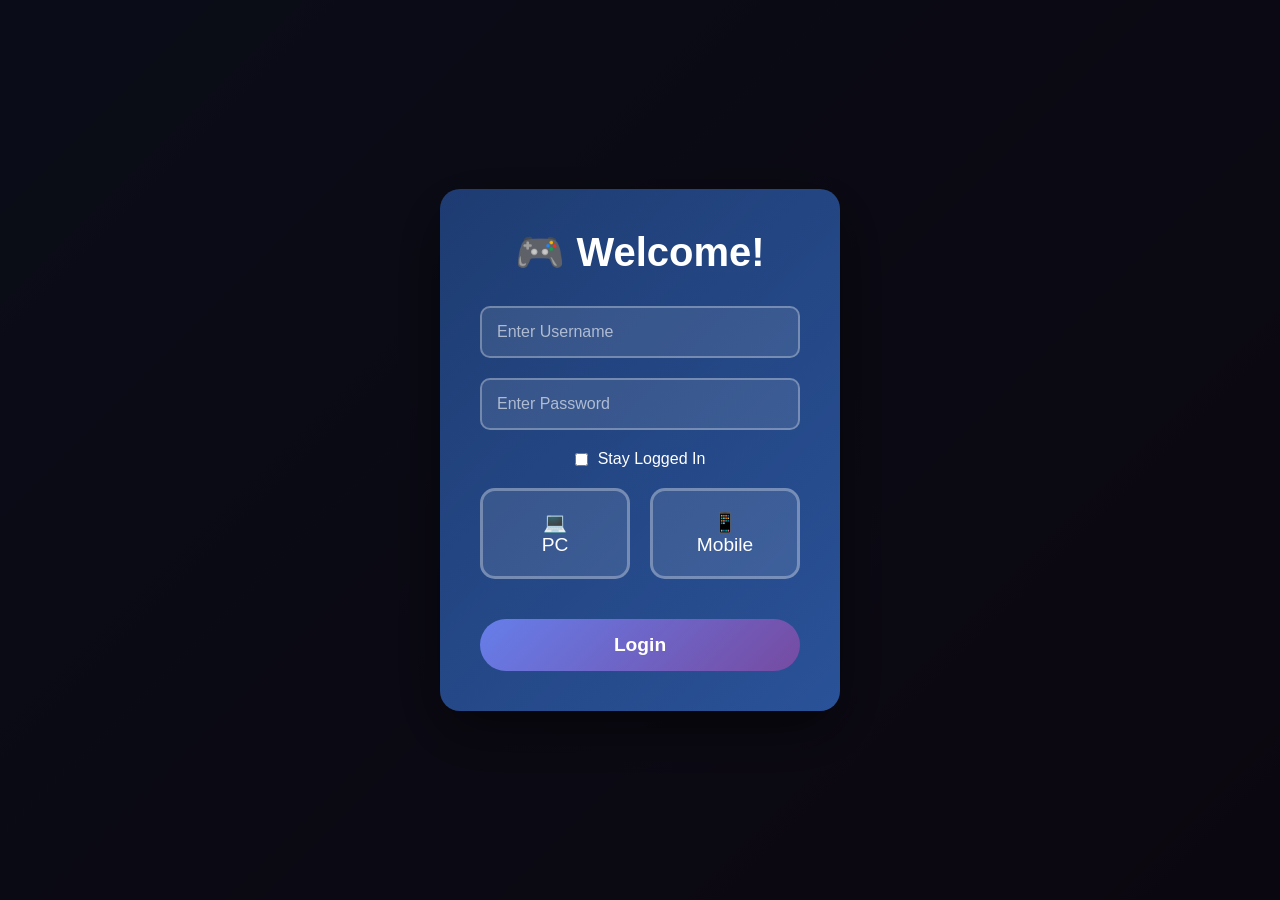
==== games.html @ a28db68c "new file:   index.html" ====
<!DOCTYPE html>
<html lang="en">
<head>
    <meta charset="UTF-8">
    <meta name="viewport" content="width=device-width, initial-scale=1.0">
    <title>Epic Game Zone 🎮</title>
    <style>
        * {
            margin: 0;
            padding: 0;
            box-sizing: border-box;
        }

        body {
            font-family: 'Arial', sans-serif;
            background: linear-gradient(135deg, #667eea 0%, #764ba2 100%);
            color: white;
            overflow-x: hidden;
            min-height: 100vh;
        }

        .stars, .stars2, .stars3 {
            position: fixed;
            top: 0;
            left: 0;
            width: 100%;
            height: 100%;
            pointer-events: none;
        }

        .stars {
            background: transparent url('[data-uri]') repeat;
            animation: animateStars 50s linear infinite;
        }

        .stars2 {
            background: transparent url('[data-uri]') repeat;
            animation: animateStars 100s linear infinite;
            opacity: 0.5;
        }

        @keyframes animateStars {
            from { transform: translateY(0px); }
            to { transform: translateY(-2000px); }
        }

        .login-screen {
            position: fixed;
            top: 0;
            left: 0;
            width: 100%;
            height: 100%;
            background: rgba(0, 0, 0, 0.9);
            display: flex;
            justify-content: center;
            align-items: center;
            z-index: 9999;
        }

        .login-screen.hidden {
            display: none;
        }

        .login-box {
            background: linear-gradient(135deg, #1e3c72 0%, #2a5298 100%);
            padding: 40px;
            border-radius: 20px;
            box-shadow: 0 20px 60px rgba(0, 0, 0, 0.5);
            text-align: center;
            max-width: 400px;
            width: 90%;
            animation: slideIn 0.5s;
        }

        @keyframes slideIn {
            from { transform: scale(0.8); opacity: 0; }
            to { transform: scale(1); opacity: 1; }
        }

        .login-box h2 {
            font-size: 2.5rem;
            margin-bottom: 30px;
        }

        .input-group {
            margin-bottom: 20px;
        }

        .input-group input {
            width: 100%;
            padding: 15px;
            border: none;
            border-radius: 10px;
            font-size: 1rem;
            background: rgba(255, 255, 255, 0.1);
            color: white;
            border: 2px solid rgba(255, 255, 255, 0.3);
        }

        .input-group input::placeholder {
            color: rgba(255, 255, 255, 0.6);
        }

        .input-group input:focus {
            outline: none;
            border-color: #667eea;
        }

        .checkbox-group {
            display: flex;
            align-items: center;
            justify-content: center;
            margin: 20px 0;
            gap: 10px;
        }

        .device-selection {
            display: flex;
            gap: 20px;
            justify-content: center;
            margin: 20px 0;
        }

        .device-btn {
            flex: 1;
            padding: 20px;
            border: 3px solid rgba(255, 255, 255, 0.3);
            border-radius: 15px;
            background: rgba(255, 255, 255, 0.1);
            cursor: pointer;
            transition: all 0.3s;
            font-size: 1.2rem;
        }

        .device-btn:hover {
            transform: scale(1.05);
            border-color: #667eea;
        }

        .device-btn.selected {
            border-color: #667eea;
            background: rgba(102, 126, 234, 0.5);
            box-shadow: 0 0 20px rgba(102, 126, 234, 0.5);
        }

        .login-btn {
            width: 100%;
            padding: 15px;
            background: linear-gradient(135deg, #667eea 0%, #764ba2 100%);
            border: none;
            border-radius: 50px;
            font-size: 1.2rem;
            font-weight: bold;
            color: white;
            cursor: pointer;
            margin-top: 20px;
        }

        .login-btn:hover {
            transform: scale(1.05);
        }

        .top-bar {
            position: fixed;
            top: 0;
            left: 0;
            right: 0;
            background: rgba(0, 0, 0, 0.5);
            backdrop-filter: blur(10px);
            padding: 15px 20px;
            display: flex;
            justify-content: space-between;
            align-items: center;
            z-index: 100;
        }

        .top-bar-right {
            display: flex;
            gap: 15px;
            align-items: center;
            flex-wrap: wrap;
        }

        .friends-btn, .notifications-btn, .social-btn {
            padding: 10px 20px;
            background: rgba(255, 255, 255, 0.2);
            border: 2px solid rgba(255, 255, 255, 0.3);
            border-radius: 20px;
            color: white;
            cursor: pointer;
            position: relative;
            transition: all 0.3s;
            text-decoration: none;
            display: flex;
            align-items: center;
            gap: 5px;
        }

        .social-btn:hover {
            transform: scale(1.1);
            background: rgba(255, 255, 255, 0.3);
        }

        .youtube-btn:hover {
            border-color: #ff0000;
            box-shadow: 0 0 15px rgba(255, 0, 0, 0.5);
        }

        .instagram-btn:hover {
            border-color: #E1306C;
            box-shadow: 0 0 15px rgba(225, 48, 108, 0.5);
        }

        .discord-btn:hover {
            border-color: #5865F2;
            box-shadow: 0 0 15px rgba(88, 101, 242, 0.5);
        }

        .notification-badge {
            position: absolute;
            top: -5px;
            right: -5px;
            background: #ff0000;
            color: white;
            border-radius: 50%;
            width: 20px;
            height: 20px;
            display: none;
            align-items: center;
            justify-content: center;
            font-size: 0.7rem;
        }

        .logout-btn {
            padding: 10px 20px;
            background: rgba(255, 0, 0, 0.3);
            border: 2px solid rgba(255, 0, 0, 0.5);
            border-radius: 20px;
            color: white;
            cursor: pointer;
        }

        .friends-panel, .notifications-panel {
            position: fixed;
            top: 70px;
            right: -400px;
            width: 350px;
            height: calc(100% - 70px);
            background: linear-gradient(135deg, #1e3c72 0%, #2a5298 100%);
            box-shadow: -5px 0 20px rgba(0, 0, 0, 0.5);
            transition: right 0.3s;
            z-index: 99;
            overflow-y: auto;
            padding: 20px;
        }

        .friends-panel.open, .notifications-panel.open {
            right: 0;
        }

        .add-friend-section input {
            width: 100%;
            padding: 10px;
            border: none;
            border-radius: 10px;
            background: rgba(255, 255, 255, 0.1);
            color: white;
            margin-bottom: 10px;
        }

        .add-friend-btn {
            width: 100%;
            padding: 10px;
            background: linear-gradient(135deg, #00ff88 0%, #00aa55 100%);
            border: none;
            border-radius: 10px;
            color: white;
            font-weight: bold;
            cursor: pointer;
        }

        .friend-item {
            background: rgba(255, 255, 255, 0.1);
            padding: 15px;
            border-radius: 10px;
            margin-bottom: 10px;
            display: flex;
            justify-content: space-between;
            align-items: center;
        }

        .online-status {
            width: 10px;
            height: 10px;
            border-radius: 50%;
            background: #00ff00;
            display: inline-block;
            margin-right: 10px;
        }

        .challenge-btn {
            padding: 5px 15px;
            background: linear-gradient(135deg, #ff6b6b 0%, #ee5a52 100%);
            border: none;
            border-radius: 15px;
            color: white;
            cursor: pointer;
        }

        .notification-item {
            background: rgba(255, 255, 255, 0.1);
            padding: 15px;
            border-radius: 10px;
            margin-bottom: 10px;
        }

        .notification-actions {
            display: flex;
            gap: 10px;
            margin-top: 10px;
        }

        .accept-btn, .decline-btn {
            flex: 1;
            padding: 8px;
            border: none;
            border-radius: 10px;
            font-weight: bold;
            cursor: pointer;
        }

        .accept-btn {
            background: #00ff88;
            color: #000;
        }

        .decline-btn {
            background: #ff4444;
            color: white;
        }

        header {
            text-align: center;
            padding: 100px 20px 20px 20px;
        }

        .glitch {
            font-size: 4rem;
            font-weight: bold;
            text-transform: uppercase;
            animation: glitch 725ms infinite;
        }

        @keyframes glitch {
            0%, 100% { text-shadow: 0.05em 0 0 #00fffc, -0.03em -0.04em 0 #fc00ff, 0.025em 0.04em 0 #fffc00; }
            50% { text-shadow: -0.05em 0 0 #00fffc, 0.025em 0.035em 0 #fc00ff, -0.05em -0.05em 0 #fffc00; }
        }

        .subtitle {
            font-size: 1.5rem;
            margin-top: 10px;
            animation: colorChange 3s infinite;
        }

        @keyframes colorChange {
            0%, 100% { color: #ff6b6b; }
            25% { color: #4ecdc4; }
            50% { color: #45b7d1; }
            75% { color: #f9ca24; }
        }

        .container {
            max-width: 1400px;
            margin: 0 auto;
            padding: 20px;
        }

        .game-grid {
            display: grid;
            grid-template-columns: repeat(auto-fit, minmax(250px, 1fr));
            gap: 25px;
            padding: 20px;
        }

        .game-card {
            background: rgba(255, 255, 255, 0.1);
            border-radius: 20px;
            padding: 25px;
            text-align: center;
            cursor: pointer;
            transition: transform 0.3s;
            position: relative;
            backdrop-filter: blur(10px);
            border: 2px solid rgba(255, 255, 255, 0.2);
        }

        .game-card:hover {
            transform: translateY(-10px) scale(1.05);
            box-shadow: 0 20px 40px rgba(0, 0, 0, 0.3);
        }

        .multiplayer-badge {
            position: absolute;
            top: 10px;
            right: 10px;
            background: linear-gradient(135deg, #ff00ff 0%, #00ffff 100%);
            padding: 5px 15px;
            border-radius: 15px;
            font-size: 0.8rem;
            font-weight: bold;
        }

        .play-btn {
            background: linear-gradient(135deg, #667eea 0%, #764ba2 100%);
            color: white;
            border: none;
            padding: 12px 30px;
            font-size: 1rem;
            border-radius: 50px;
            cursor: pointer;
            font-weight: bold;
        }

        .game-modal {
            display: none;
            position: fixed;
            z-index: 1000;
            left: 0;
            top: 0;
            width: 100%;
            height: 100%;
            background-color: rgba(0, 0, 0, 0.9);
            overflow-y: auto;
        }

        .modal-content {
            background: linear-gradient(135deg, #1e3c72 0%, #2a5298 100%);
            margin: 3% auto;
            padding: 30px;
            border-radius: 20px;
            width: 90%;
            max-width: 900px;
            text-align: center;
        }

        .close {
            color: #aaa;
            float: right;
            font-size: 40px;
            font-weight: bold;
            cursor: pointer;
        }

        .close:hover {
            color: #fff;
        }

        .score {
            font-size: 1.5rem;
            margin: 20px 0;
            font-weight: bold;
        }

        canvas {
            background: rgba(0, 0, 0, 0.5);
            border-radius: 10px;
            margin: 20px auto;
            display: block;
            max-width: 100%;
        }

        .controls button {
            background: linear-gradient(135deg, #f093fb 0%, #f5576c 100%);
            color: white;
            border: none;
            padding: 15px 40px;
            font-size: 1.1rem;
            border-radius: 50px;
            cursor: pointer;
            font-weight: bold;
            margin: 10px;
        }

        .mobile-controls {
            display: none;
            margin-top: 20px;
        }

        .mobile-controls.active {
            display: block;
        }

        .dpad {
            display: grid;
            grid-template-columns: repeat(3, 70px);
            gap: 10px;
            justify-content: center;
            margin: 20px auto;
        }

        .dpad button {
            width: 70px;
            height: 70px;
            background: rgba(255, 255, 255, 0.2);
            border: 2px solid rgba(255, 255, 255, 0.4);
            border-radius: 15px;
            color: white;
            font-size: 1.8rem;
            cursor: pointer;
        }

        .action-buttons {
            display: flex;
            gap: 20px;
            justify-content: center;
            margin-top: 20px;
        }

        .action-btn {
            width: 90px;
            height: 90px;
            border-radius: 50%;
            background: linear-gradient(135deg, #f093fb 0%, #f5576c 100%);
            border: none;
            color: white;
            font-size: 1.2rem;
            font-weight: bold;
            cursor: pointer;
        }

        #colorGrid {
            display: grid;
            grid-template-columns: repeat(4, 100px);
            gap: 10px;
            justify-content: center;
            margin: 20px auto;
        }

        .color-card {
            width: 100px;
            height: 100px;
            background: linear-gradient(135deg, #667eea 0%, #764ba2 100%);
            border-radius: 10px;
            cursor: pointer;
            display: flex;
            align-items: center;
            justify-content: center;
            font-size: 3rem;
        }

        @media (max-width: 768px) {
            .glitch { font-size: 2rem; }
            .game-grid { grid-template-columns: 1fr; }
            .friends-panel, .notifications-panel { width: 100%; right: -100%; }
            .top-bar-right { gap: 10px; }
            .social-btn { padding: 8px 15px; font-size: 0.9rem; }
        }

        .social-modal {
            display: none;
            position: fixed;
            z-index: 10000;
            left: 0;
            top: 0;
            width: 100%;
            height: 100%;
            background-color: rgba(0, 0, 0, 0.9);
        }

        .social-modal-content {
            background: linear-gradient(135deg, #1e3c72 0%, #2a5298 100%);
            margin: 10% auto;
            padding: 40px;
            border-radius: 20px;
            width: 90%;
            max-width: 500px;
            text-align: center;
            animation: slideIn 0.3s;
        }

        .social-modal h2 {
            font-size: 2rem;
            margin-bottom: 20px;
        }

        .social-modal input {
            width: 100%;
            padding: 15px;
            border: none;
            border-radius: 10px;
            background: rgba(255, 255, 255, 0.1);
            color: white;
            font-size: 1rem;
            border: 2px solid rgba(255, 255, 255, 0.3);
            margin-bottom: 20px;
        }

        .social-modal input::placeholder {
            color: rgba(255, 255, 255, 0.6);
        }

        .social-modal-buttons {
            display: flex;
            gap: 15px;
            justify-content: center;
        }

        .save-social-btn, .cancel-social-btn {
            padding: 15px 40px;
            border: none;
            border-radius: 50px;
            font-size: 1.1rem;
            font-weight: bold;
            cursor: pointer;
            transition: all 0.3s;
        }

        .save-social-btn {
            background: linear-gradient(135deg, #00ff88 0%, #00aa55 100%);
            color: white;
        }

        .cancel-social-btn {
            background: rgba(255, 255, 255, 0.2);
            color: white;
        }

        .save-social-btn:hover, .cancel-social-btn:hover {
            transform: scale(1.05);
        }

        .social-info {
            margin-top: 15px;
            opacity: 0.8;
            font-size: 0.9rem;
        }
    </style>
</head>
<body>
    <div class="stars"></div>
    <div class="stars2"></div>

    <div id="loginScreen" class="login-screen">
        <div class="login-box">
            <h2>🎮 Welcome!</h2>
            <div class="input-group">
                <input type="text" id="username" placeholder="Enter Username">
            </div>
            <div class="input-group">
                <input type="password" id="password" placeholder="Enter Password">
            </div>
            <div class="checkbox-group">
                <input type="checkbox" id="stayLoggedIn">
                <label for="stayLoggedIn">Stay Logged In</label>
            </div>
            <div class="device-selection">
                <div class="device-btn" id="pcBtn" onclick="selectDevice('pc')">💻<br>PC</div>
                <div class="device-btn" id="mobileBtn" onclick="selectDevice('mobile')">📱<br>Mobile</div>
            </div>
            <button class="login-btn" onclick="login()">Login</button>
        </div>
    </div>
    
    <div id="mainContent" style="display: none;">
        <div class="top-bar">
            <div><span id="userDisplay"></span></div>
            <div class="top-bar-right">
                <button class="social-btn youtube-btn" onclick="openSocialModal('youtube')">
                    📺 YouTube
                </button>
                <button class="social-btn instagram-btn" onclick="openSocialModal('instagram')">
                    📷 Instagram
                </button>
                <button class="social-btn discord-btn" onclick="openSocialModal('discord')">
                    💬 Discord
                </button>
                <button class="notifications-btn" onclick="toggleNotifications()">
                    🔔 Notifications
                    <span class="notification-badge" id="notificationBadge">0</span>
                </button>
                <button class="friends-btn" onclick="toggleFriends()">👥 Friends</button>
                <button class="logout-btn" onclick="logout()">Logout</button>
            </div>
        </div>

        <div class="friends-panel" id="friendsPanel">
            <h3>Friends List</h3>
            <div class="add-friend-section">
                <input type="text" id="friendUsername" placeholder="Friend's username">
                <button class="add-friend-btn" onclick="sendFriendRequest()">Send Request</button>
            </div>
            <div id="friendsList" style="margin-top: 20px;">
                <p style="opacity: 0.7;">No friends yet!</p>
            </div>
        </div>

        <div class="notifications-panel" id="notificationsPanel">
            <h3>Notifications</h3>
            <div id="notificationsList">
                <p style="opacity: 0.7;">No notifications</p>
            </div>
        </div>
        
        <header>
            <p id="welcomeMsg"></p>
            <h1 class="glitch">🎮 EPIC GAME ZONE 🎮</h1>
            <p class="subtitle">Choose Your Adventure!</p>
        </header>

        <div class="container">
            <div class="game-grid">
                <div class="game-card" onclick="showGame('snake')">
                    <h2>🐍 Snake</h2>
                    <p>Rainbow snake game!</p>
                    <button class="play-btn">PLAY</button>
                </div>

                <div class="game-card" onclick="showGame('flappy')">
                    <h2>🐦 Flappy Bird</h2>
                    <p>Fly through pipes!</p>
                    <button class="play-btn">PLAY</button>
                </div>

                <div class="game-card" onclick="showGame('colormatch')">
                    <h2>🎨 Color Match</h2>
                    <p>Memory game!</p>
                    <button class="play-btn">PLAY</button>
                </div>

                <div class="game-card" onclick="showGame('breakout')">
                    <h2>🧱 Breakout</h2>
                    <p>Break bricks!</p>
                    <button class="play-btn">PLAY</button>
                </div>

                <div class="game-card" onclick="showGame('pong')">
                    <span class="multiplayer-badge">1v1</span>
                    <h2>🏓 Pong</h2>
                    <p>Classic pong!</p>
                    <button class="play-btn">PLAY</button>
                </div>

                <div class="game-card" onclick="showGame('shooter')">
                    <h2>🚀 Shooter</h2>
                    <p>Shoot aliens!</p>
                    <button class="play-btn">PLAY</button>
                </div>

                <div class="game-card" onclick="showGame('racing')">
                    <span class="multiplayer-badge">1v1</span>
                    <h2>🏎️ Racing</h2>
                    <p>Dodge cars!</p>
                    <button class="play-btn">PLAY</button>
                </div>

                <div class="game-card" onclick="showGame('tictactoe')">
                    <span class="multiplayer-badge">1v1</span>
                    <h2>⭕ Tic Tac Toe</h2>
                    <p>Classic X and O!</p>
                    <button class="play-btn">PLAY</button>
                </div>

                <div class="game-card" onclick="showGame('platformer')">
                    <h2>🦸 Platformer</h2>
                    <p>Jump & collect!</p>
                    <button class="play-btn">PLAY</button>
                </div>

                <div class="game-card" onclick="showGame('maze')">
                    <h2>🌀 Maze</h2>
                    <p>Find the exit!</p>
                    <button class="play-btn">PLAY</button>
                </div>
            </div>
        </div>
    </div>

    <!-- Social Media Modals -->
    <div id="youtubeModal" class="social-modal">
        <div class="social-modal-content">
            <h2>📺 YouTube Channel</h2>
            <p>Enter your YouTube channel URL or username:</p>
            <input type="text" id="youtubeInput" placeholder="e.g., @YourChannel or youtube.com/c/YourChannel">
            <div class="social-modal-buttons">
                <button class="save-social-btn" onclick="saveSocial('youtube')">Save & Visit</button>
                <button class="cancel-social-btn" onclick="closeSocialModal('youtube')">Cancel</button>
            </div>
            <p class="social-info" id="youtubeInfo"></p>
        </div>
    </div>

    <div id="instagramModal" class="social-modal">
        <div class="social-modal-content">
            <h2>📷 Instagram</h2>
            <p>Enter your Instagram username:</p>
            <input type="text" id="instagramInput" placeholder="e.g., @yourusername">
            <div class="social-modal-buttons">
                <button class="save-social-btn" onclick="saveSocial('instagram')">Save & Visit</button>
                <button class="cancel-social-btn" onclick="closeSocialModal('instagram')">Cancel</button>
            </div>
            <p class="social-info" id="instagramInfo"></p>
        </div>
    </div>

    <div id="discordModal" class="social-modal">
        <div class="social-modal-content">
            <h2>💬 Discord</h2>
            <p>Enter your Discord invite link or server:</p>
            <input type="text" id="discordInput" placeholder="e.g., discord.gg/yourserver">
            <div class="social-modal-buttons">
                <button class="save-social-btn" onclick="saveSocial('discord')">Save & Visit</button>
                <button class="cancel-social-btn" onclick="closeSocialModal('discord')">Cancel</button>
            </div>
            <p class="social-info" id="discordInfo"></p>
        </div>
    </div>

    <!-- MODALS -->
    <div id="snake" class="game-modal">
        <div class="modal-content">
            <span class="close" onclick="closeGame('snake')">&times;</span>
            <h2>🐍 Snake Game</h2>
            <p class="score">Score: <span id="snakeScore">0</span></p>
            <canvas id="snakeCanvas"></canvas>
            <div class="controls">
                <p class="pc-only">Arrow Keys / WASD</p>
                <button onclick="restartSnake()">Restart</button>
            </div>
            <div class="mobile-controls" id="snakeMobile">
                <div class="dpad">
                    <div></div><button onclick="snakeMove('up')">⬆️</button><div></div>
                    <button onclick="snakeMove('left')">⬅️</button><div></div><button onclick="snakeMove('right')">➡️</button>
                    <div></div><button onclick="snakeMove('down')">⬇️</button><div></div>
                </div>
            </div>
        </div>
    </div>

    <div id="flappy" class="game-modal">
        <div class="modal-content">
            <span class="close" onclick="closeGame('flappy')">&times;</span>
            <h2>🐦 Flappy Bird</h2>
            <p class="score">Score: <span id="flappyScore">0</span></p>
            <canvas id="flappyCanvas"></canvas>
            <div class="controls">
                <p class="pc-only">SPACE or Click to Flap</p>
                <button onclick="restartFlappy()">Restart</button>
            </div>
            <div class="mobile-controls" id="flappyMobile">
                <button class="action-btn" style="width: 150px; height: 150px; font-size: 2rem;" onclick="flappyFlap()">TAP<br>TO<br>FLAP</button>
            </div>
        </div>
    </div>

    <div id="colormatch" class="game-modal">
        <div class="modal-content">
            <span class="close" onclick="closeGame('colormatch')">&times;</span>
            <h2>🎨 Color Match</h2>
            <p class="score">Moves: <span id="colorMoves">0</span> | Matches: <span id="colorMatches">0</span></p>
            <div id="colorGrid"></div>
            <div class="controls">
                <button onclick="restartColorMatch()">New Game</button>
            </div>
        </div>
    </div>

    <div id="breakout" class="game-modal">
        <div class="modal-content">
            <span class="close" onclick="closeGame('breakout')">&times;</span>
            <h2>🧱 Breakout</h2>
            <p class="score">Score: <span id="breakoutScore">0</span> | Lives: <span id="breakoutLives">3</span></p>
            <canvas id="breakoutCanvas"></canvas>
            <div class="controls">
                <p class="pc-only">Mouse / Arrow Keys</p>
                <button onclick="restartBreakout()">Restart</button>
            </div>
        </div>
    </div>

    <div id="pong" class="game-modal">
        <div class="modal-content">
            <span class="close" onclick="closeGame('pong')">&times;</span>
            <h2>🏓 Pong</h2>
            <p class="score">You: <span id="pongScoreP1">0</span> | AI: <span id="pongScoreP2">0</span></p>
            <canvas id="pongCanvas"></canvas>
            <div class="controls">
                <p class="pc-only">W/S or Up/Down</p>
                <button onclick="restartPong()">Restart</button>
                <button onclick="challengeToGame('pong')">Challenge Friend</button>
            </div>
            <div class="mobile-controls" id="pongMobile">
                <div class="action-buttons">
                    <button class="action-btn" onclick="pongMove('up')">⬆️</button>
                    <button class="action-btn" onclick="pongMove('down')">⬇️</button>
                </div>
            </div>
        </div>
    </div>

    <div id="shooter" class="game-modal">
        <div class="modal-content">
            <span class="close" onclick="closeGame('shooter')">&times;</span>
            <h2>🚀 Space Shooter</h2>
            <p class="score">Score: <span id="shooterScore">0</span> | Lives: <span id="shooterLives">3</span></p>
            <canvas id="shooterCanvas"></canvas>
            <div class="controls">
                <p class="pc-only">Arrows to move, SPACE to shoot</p>
                <button onclick="restartShooter()">Restart</button>
            </div>
            <div class="mobile-controls" id="shooterMobile">
                <div class="action-buttons">
                    <button class="action-btn" onclick="shooterMove('left')">⬅️</button>
                    <button class="action-btn" onclick="shooterShoot()">🔥</button>
                    <button class="action-btn" onclick="shooterMove('right')">➡️</button>
                </div>
            </div>
        </div>
    </div>

    <div id="racing" class="game-modal">
        <div class="modal-content">
            <span class="close" onclick="closeGame('racing')">&times;</span>
            <h2>🏎️ Racing</h2>
            <p class="score">Distance: <span id="racingScore">0</span>m</p>
            <canvas id="racingCanvas"></canvas>
            <div class="controls">
                <p class="pc-only">Arrow Keys</p>
                <button onclick="restartRacing()">Restart</button>
                <button onclick="challengeToGame('racing')">Challenge Friend</button>
            </div>
            <div class="mobile-controls" id="racingMobile">
                <div class="action-buttons">
                    <button class="action-btn" onclick="racingMove('left')">⬅️</button>
                    <button class="action-btn" onclick="racingMove('right')">➡️</button>
                </div>
            </div>
        </div>
    </div>

    <div id="tictactoe" class="game-modal">
        <div class="modal-content">
            <span class="close" onclick="closeGame('tictactoe')">&times;</span>
            <h2>⭕ Tic Tac Toe</h2>
            <p class="score" id="tttStatus">Player X's Turn</p>
            <div id="tttBoard" style="display: grid; grid-template-columns: repeat(3, 100px); gap: 10px; justify-content: center; margin: 20px;"></div>
            <div class="controls">
                <button onclick="restartTicTacToe()">New Game</button>
                <button onclick="challengeToGame('tictactoe')">Challenge Friend</button>
            </div>
        </div>
    </div>

    <div id="platformer" class="game-modal">
        <div class="modal-content">
            <span class="close" onclick="closeGame('platformer')">&times;</span>
            <h2>🦸 Platformer</h2>
            <p class="score">Coins: <span id="platformerScore">0</span></p>
            <canvas id="platformerCanvas"></canvas>
            <div class="controls">
                <p class="pc-only">Arrows to move, SPACE to jump</p>
                <button onclick="restartPlatformer()">Restart</button>
            </div>
            <div class="mobile-controls" id="platformerMobile">
                <div class="action-buttons">
                    <button class="action-btn" onclick="platformerMove('left')">⬅️</button>
                    <button class="action-btn" onclick="platformerJump()">⬆️<br>JUMP</button>
                    <button class="action-btn" onclick="platformerMove('right')">➡️</button>
                </div>
            </div>
        </div>
    </div>

    <div id="maze" class="game-modal">
        <div class="modal-content">
            <span class="close" onclick="closeGame('maze')">&times;</span>
            <h2>🌀 Maze Runner</h2>
            <p class="score">Time: <span id="mazeTime">0</span>s</p>
            <canvas id="mazeCanvas"></canvas>
            <div class="controls">
                <p class="pc-only">Arrow Keys / WASD</p>
                <button onclick="restartMaze()">New Maze</button>
            </div>
            <div class="mobile-controls" id="mazeMobile">
                <div class="dpad">
                    <div></div><button onclick="mazeMove('up')">⬆️</button><div></div>
                    <button onclick="mazeMove('left')">⬅️</button><div></div><button onclick="mazeMove('right')">➡️</button>
                    <div></div><button onclick="mazeMove('down')">⬇️</button><div></div>
                </div>
            </div>
        </div>
    </div>

    <script>
        let currentDevice = 'pc';
        let currentUser = '';
        let friends = [];
        let notifications = [];
        let onlineUsers = ['Player1', 'GamerX', 'ProGamer99'];
        let socialLinks = {
            youtube: '',
            instagram: '',
            discord: ''
        };

        // Load saved social links
        function loadSocialLinks() {
            const saved = localStorage.getItem('socialLinks');
            if (saved) {
                socialLinks = JSON.parse(saved);
            }
        }

        // Open social modal
        function openSocialModal(platform) {
            const modal = document.getElementById(platform + 'Modal');
            modal.style.display = 'block';
            
            // Load saved link if exists
            if (socialLinks[platform]) {
                document.getElementById(platform + 'Input').value = socialLinks[platform];
                document.getElementById(platform + 'Info').textContent = `Current: ${socialLinks[platform]}`;
            }
        }

        // Close social modal
        function closeSocialModal(platform) {
            document.getElementById(platform + 'Modal').style.display = 'none';
        }

        // Save and visit social link
        function saveSocial(platform) {
            const input = document.getElementById(platform + 'Input').value.trim();
            
            if (!input) {
                alert('Please enter a valid link!');
                return;
            }

            let url = input;

            // Format the URL correctly
            if (platform === 'youtube') {
                if (input.startsWith('@')) {
                    url = `https://youtube.com/${input}`;
                } else if (!input.startsWith('http')) {
                    url = `https://youtube.com/c/${input}`;
                }
            } else if (platform === 'instagram') {
                const username = input.replace('@', '');
                url = `https://instagram.com/${username}`;
            } else if (platform === 'discord') {
                if (!input.startsWith('http')) {
                    url = `https://discord.gg/${input.replace('discord.gg/', '')}`;
                }
            }

            // Save to localStorage
            socialLinks[platform] = input;
            localStorage.setItem('socialLinks', JSON.stringify(socialLinks));

            // Open in new tab
            window.open(url, '_blank');
            
            // Close modal
            closeSocialModal(platform);
            
            alert(`${platform.charAt(0).toUpperCase() + platform.slice(1)} link saved! Click the button anytime to visit.`);
        }

        // Click outside modal to close
        window.onclick = function(event) {
            if (event.target.classList.contains('social-modal')) {
                event.target.style.display = 'none';
            }
        };

        function selectDevice(device) {
            currentDevice = device;
            document.getElementById('pcBtn').classList.remove('selected');
            document.getElementById('mobileBtn').classList.remove('selected');
            document.getElementById(device + 'Btn').classList.add('selected');
        }

        function login() {
            const username = document.getElementById('username').value;
            const password = document.getElementById('password').value;
            
            if (!username || !password) {
                alert('Please enter username and password!');
                return;
            }

            if (!document.getElementById('pcBtn').classList.contains('selected') && 
                !document.getElementById('mobileBtn').classList.contains('selected')) {
                alert('Please select PC or Mobile!');
                return;
            }

            currentUser = username;
            
            if (document.getElementById('stayLoggedIn').checked) {
                localStorage.setItem('gameUser', username);
                localStorage.setItem('gameDevice', currentDevice);
            }

            document.getElementById('loginScreen').classList.add('hidden');
            document.getElementById('mainContent').style.display = 'block';
            document.getElementById('welcomeMsg').textContent = `Welcome, ${username}! 🎮`;
            document.getElementById('userDisplay').textContent = `👤 ${username} (${currentDevice.toUpperCase()})`;

            updateMobileControls();
        }

        function logout() {
            localStorage.clear();
            location.reload();
        }

        function updateMobileControls() {
            const isMobile = currentDevice === 'mobile';
            document.querySelectorAll('.mobile-controls').forEach(el => {
                el.classList.toggle('active', isMobile);
            });
            document.querySelectorAll('.pc-only').forEach(el => {
                el.style.display = isMobile ? 'none' : 'block';
            });
        }

        window.onload = function() {
            loadSocialLinks(); // Load saved social links
            
            const savedUser = localStorage.getItem('gameUser');
            const savedDevice = localStorage.getItem('gameDevice');
            
            if (savedUser && savedDevice) {
                currentUser = savedUser;
                currentDevice = savedDevice;
                document.getElementById('loginScreen').classList.add('hidden');
                document.getElementById('mainContent').style.display = 'block';
                document.getElementById('welcomeMsg').textContent = `Welcome back, ${savedUser}! 🎮`;
                document.getElementById('userDisplay').textContent = `👤 ${savedUser} (${savedDevice.toUpperCase()})`;
                updateMobileControls();
            }

            setTimeout(() => {
                if (currentUser) addNotification('GamerX wants to be your friend!', 'friend-request', 'GamerX');
            }, 5000);
        };

        function toggleFriends() {
            const panel = document.getElementById('friendsPanel');
            panel.classList.toggle('open');
            document.getElementById('notificationsPanel').classList.remove('open');
        }

        function toggleNotifications() {
            const panel = document.getElementById('notificationsPanel');
            panel.classList.toggle('open');
            document.getElementById('friendsPanel').classList.remove('open');
        }

        function sendFriendRequest() {
            const name = document.getElementById('friendUsername').value.trim();
            if (!name) return alert('Enter a username!');
            if (name === currentUser) return alert('Cannot add yourself!');
            if (friends.some(f => f.name === name)) return alert('Already friends!');
            
            alert(`Friend request sent to ${name}!`);
            setTimeout(() => {
                addNotification(`${name} accepted your friend request!`, 'friend-accept', name);
            }, 2000);
            document.getElementById('friendUsername').value = '';
        }

        function addNotification(msg, type, data) {
            notifications.push({ msg, type, data, id: Date.now() });
            updateNotificationBadge();
            renderNotifications();
        }

        function updateNotificationBadge() {
            const badge = document.getElementById('notificationBadge');
            if (notifications.length > 0) {
                badge.style.display = 'flex';
                badge.textContent = notifications.length;
            } else {
                badge.style.display = 'none';
            }
        }

        function renderNotifications() {
            const container = document.getElementById('notificationsList');
            if (notifications.length === 0) {
                container.innerHTML = '<p style="opacity: 0.7;">No notifications</p>';
                return;
            }

            container.innerHTML = notifications.map(n => `
                <div class="notification-item">
                    <p>${n.msg}</p>
                    ${n.type === 'friend-request' ? `
                        <div class="notification-actions">
                            <button class="accept-btn" onclick="acceptFriend('${n.data}', ${n.id})">Accept</button>
                            <button class="decline-btn" onclick="declineNotif(${n.id})">Decline</button>
                        </div>
                    ` : n.type === 'friend-accept' ? `
                        <div class="notification-actions">
                            <button class="accept-btn" onclick="confirmFriend('${n.data}', ${n.id})">OK</button>
                        </div>
                    ` : ''}
                </div>
            `).join('');
        }

        function acceptFriend(name, id) {
            friends.push({ name, online: onlineUsers.includes(name) });
            notifications = notifications.filter(n => n.id !== id);
            updateNotificationBadge();
            renderNotifications();
            renderFriends();
        }

        function confirmFriend(name, id) {
            friends.push({ name, online: onlineUsers.includes(name) });
            notifications = notifications.filter(n => n.id !== id);
            updateNotificationBadge();
            renderNotifications();
            renderFriends();
        }

        function declineNotif(id) {
            notifications = notifications.filter(n => n.id !== id);
            updateNotificationBadge();
            renderNotifications();
        }

        function renderFriends() {
            const container = document.getElementById('friendsList');
            if (friends.length === 0) {
                container.innerHTML = '<p style="opacity: 0.7;">No friends yet!</p>';
                return;
            }

            container.innerHTML = friends.map(f => `
                <div class="friend-item">
                    <div>
                        <span class="${f.online ? 'online-status' : ''}"></span>
                        ${f.name}
                    </div>
                    ${f.online ? `<button class="challenge-btn" onclick="challengeFriend('${f.name}')">1v1</button>` : ''}
                </div>
            `).join('');
        }

        function challengeFriend(name) {
            alert(`Select a multiplayer game to challenge ${name}!`);
        }

        function challengeToGame(game) {
            if (friends.length === 0) return alert('Add friends first!');
            const online = friends.filter(f => f.online);
            if (online.length === 0) return alert('No online friends!');
            alert(`Challenge sent to ${online[0].name}! They accepted!`);
        }

        function showGame(id) {
            document.getElementById(id).style.display = 'block';
            updateMobileControls();
            
            if (id === 'snake') initSnake();
            if (id === 'flappy') initFlappy();
            if (id === 'colormatch') initColorMatch();
            if (id === 'breakout') initBreakout();
            if (id === 'pong') initPong();
            if (id === 'shooter') initShooter();
            if (id === 'racing') initRacing();
            if (id === 'tictactoe') initTicTacToe();
            if (id === 'platformer') initPlatformer();
            if (id === 'maze') initMaze();
        }

        function closeGame(id) {
            document.getElementById(id).style.display = 'none';
            window['stop' + id.charAt(0).toUpperCase() + id.slice(1)] = true;
        }

        // SNAKE GAME
        let snakeGame = { running: false, snake: [], food: {}, dx: 0, dy: 0, score: 0 };
        
        function snakeMove(dir) {
            const g = 20;
            if (dir === 'up' && snakeGame.dy === 0) { snakeGame.dx = 0; snakeGame.dy = -g; }
            if (dir === 'down' && snakeGame.dy === 0) { snakeGame.dx = 0; snakeGame.dy = g; }
            if (dir === 'left' && snakeGame.dx === 0) { snakeGame.dx = -g; snakeGame.dy = 0; }
            if (dir === 'right' && snakeGame.dx === 0) { snakeGame.dx = g; snakeGame.dy = 0; }
        }

        function initSnake() {
            const c = document.getElementById('snakeCanvas');
            c.width = Math.min(400, window.innerWidth - 40);
            c.height = Math.min(400, window.innerWidth - 40);
            const ctx = c.getContext('2d');
            
            snakeGame = {
                running: true,
                snake: [{ x: 200, y: 200 }],
                food: { x: 100, y: 100 },
                dx: 20,
                dy: 0,
                score: 0
            };
            
            document.getElementById('snakeScore').textContent = 0;
            
            document.onkeydown = (e) => {
                if (e.keyCode === 37 || e.keyCode === 65) snakeMove('left');
                if (e.keyCode === 38 || e.keyCode === 87) snakeMove('up');
                if (e.keyCode === 39 || e.keyCode === 68) snakeMove('right');
                if (e.keyCode === 40 || e.keyCode === 83) snakeMove('down');
            };
            
            function gameLoop() {
                if (!snakeGame.running) return;
                
                const head = { 
                    x: snakeGame.snake[0].x + snakeGame.dx, 
                    y: snakeGame.snake[0].y + snakeGame.dy 
                };
                
                if (head.x < 0 || head.x >= c.width || head.y < 0 || head.y >= c.height ||
                    snakeGame.snake.some(s => s.x === head.x && s.y === head.y)) {
                    alert(`Game Over! Score: ${snakeGame.score}`);
                    snakeGame.running = false;
                    return;
                }
                
                snakeGame.snake.unshift(head);
                
                if (head.x === snakeGame.food.x && head.y === snakeGame.food.y) {
                    snakeGame.score += 10;
                    document.getElementById('snakeScore').textContent = snakeGame.score;
                    snakeGame.food = {
                        x: Math.floor(Math.random() * (c.width / 20)) * 20,
                        y: Math.floor(Math.random() * (c.height / 20)) * 20
                    };
                } else {
                    snakeGame.snake.pop();
                }
                
                ctx.clearRect(0, 0, c.width, c.height);
                snakeGame.snake.forEach((s, i) => {
                    ctx.fillStyle = `hsl(${i * 10}, 100%, 50%)`;
                    ctx.fillRect(s.x, s.y, 20, 20);
                });
                ctx.fillStyle = '#ff0066';
                ctx.fillRect(snakeGame.food.x, snakeGame.food.y, 20, 20);
                
                setTimeout(gameLoop, 100);
            }
            gameLoop();
        }
        
        function restartSnake() { initSnake(); }

        // FLAPPY BIRD
        let flappyGame = { running: false, bird: {}, pipes: [], score: 0 };
        
        function flappyFlap() {
            flappyGame.bird.velocity = -8;
        }

        function initFlappy() {
            const c = document.getElementById('flappyCanvas');
            c.width = Math.min(400, window.innerWidth - 40);
            c.height = Math.min(600, window.innerHeight - 250);
            const ctx = c.getContext('2d');
            
            flappyGame = {
                running: true,
                bird: { x: 50, y: c.height / 2, velocity: 0, radius: 15 },
                pipes: [],
                score: 0
            };
            
            document.getElementById('flappyScore').textContent = 0;
            
            document.onkeydown = (e) => { if (e.keyCode === 32) flappyFlap(); };
            c.onclick = flappyFlap;
            
            function gameLoop() {
                if (!flappyGame.running) return;
                
                flappyGame.bird.velocity += 0.5;
                flappyGame.bird.y += flappyGame.bird.velocity;
                
                if (flappyGame.pipes.length === 0 || flappyGame.pipes[flappyGame.pipes.length - 1].x < c.width - 200) {
                    const gap = 150;
                    const height = Math.random() * (c.height - gap - 100) + 50;
                    flappyGame.pipes.push({ x: c.width, top: height, bottom: height + gap, width: 50, counted: false });
                }
                
                ctx.clearRect(0, 0, c.width, c.height);
                
                ctx.fillStyle = '#ffff00';
                ctx.beginPath();
                ctx.arc(flappyGame.bird.x, flappyGame.bird.y, flappyGame.bird.radius, 0, Math.PI * 2);
                ctx.fill();
                
                for (let i = flappyGame.pipes.length - 1; i >= 0; i--) {
                    const p = flappyGame.pipes[i];
                    p.x -= 2;
                    
                    ctx.fillStyle = `hsl(${(p.x + i * 50) % 360}, 100%, 50%)`;
                    ctx.fillRect(p.x, 0, p.width, p.top);
                    ctx.fillRect(p.x, p.bottom, p.width, c.height - p.bottom);
                    
                    if (flappyGame.bird.x + flappyGame.bird.radius > p.x && 
                        flappyGame.bird.x - flappyGame.bird.radius < p.x + p.width &&
                        (flappyGame.bird.y - flappyGame.bird.radius < p.top || 
                         flappyGame.bird.y + flappyGame.bird.radius > p.bottom)) {
                        alert(`Game Over! Score: ${flappyGame.score}`);
                        flappyGame.running = false;
                        return;
                    }
                    
                    if (!p.counted && flappyGame.bird.x > p.x + p.width) {
                        flappyGame.score++;
                        document.getElementById('flappyScore').textContent = flappyGame.score;
                        p.counted = true;
                    }
                    
                    if (p.x + p.width < 0) flappyGame.pipes.splice(i, 1);
                }
                
                if (flappyGame.bird.y - flappyGame.bird.radius < 0 || 
                    flappyGame.bird.y + flappyGame.bird.radius > c.height) {
                    alert(`Game Over! Score: ${flappyGame.score}`);
                    flappyGame.running = false;
                    return;
                }
                
                setTimeout(gameLoop, 20);
            }
            gameLoop();
        }
        
        function restartFlappy() { initFlappy(); }

        // COLOR MATCH
        let colorGame = { cards: [], flipped: [], moves: 0, matches: 0 };
        
        function initColorMatch() {
            const colors = ['🔴', '🟢', '🔵', '🟡', '🟣', '🟠', '⚫', '⚪'];
            colorGame.cards = [...colors, ...colors].sort(() => Math.random() - 0.5);
            colorGame.flipped = [];
            colorGame.moves = 0;
            colorGame.matches = 0;
            
            document.getElementById('colorMoves').textContent = 0;
            document.getElementById('colorMatches').textContent = 0;
            
            const grid = document.getElementById('colorGrid');
            grid.innerHTML = '';
            
            colorGame.cards.forEach((color, i) => {
                const card = document.createElement('div');
                card.className = 'color-card';
                card.textContent = '?';
                card.dataset.index = i;
                card.dataset.color = color;
                card.onclick = () => {
                    if (colorGame.flipped.length >= 2 || card.textContent !== '?') return;
                    
                    card.textContent = color;
                    colorGame.flipped.push(card);
                    
                    if (colorGame.flipped.length === 2) {
                        colorGame.moves++;
                        document.getElementById('colorMoves').textContent = colorGame.moves;
                        
                        setTimeout(() => {
                            if (colorGame.flipped[0].dataset.color === colorGame.flipped[1].dataset.color) {
                                colorGame.matches++;
                                document.getElementById('colorMatches').textContent = colorGame.matches;
                                if (colorGame.matches === 8) alert(`You won in ${colorGame.moves} moves!`);
                            } else {
                                colorGame.flipped.forEach(c => c.textContent = '?');
                            }
                            colorGame.flipped = [];
                        }, 1000);
                    }
                };
                grid.appendChild(card);
            });
        }
        
        function restartColorMatch() { initColorMatch(); }

        // BREAKOUT
        let breakoutGame = { running: false, paddle: {}, ball: {}, bricks: [], score: 0, lives: 3 };
        
        function initBreakout() {
            const c = document.getElementById('breakoutCanvas');
            c.width = Math.min(600, window.innerWidth - 40);
            c.height = Math.min(400, window.innerHeight - 300);
            const ctx = c.getContext('2d');
            
            breakoutGame = {
                running: true,
                paddle: { x: c.width / 2 - 50, y: c.height - 30, width: 100, height: 10, dx: 0 },
                ball: { x: c.width / 2, y: c.height - 50, radius: 8, dx: 3, dy: -3 },
                bricks: [],
                score: 0,
                lives: 3
            };
            
            for (let r = 0; r < 5; r++) {
                for (let col = 0; col < 8; col++) {
                    breakoutGame.bricks.push({
                        x: col * 75,
                        y: r * 30 + 30,
                        width: 70,
                        height: 25,
                        alive: true,
                        color: `hsl(${(r * 8 + col) * 20}, 100%, 50%)`
                    });
                }
            }
            
            document.getElementById('breakoutScore').textContent = 0;
            document.getElementById('breakoutLives').textContent = 3;
            
            let keys = {};
            document.onkeydown = e => keys[e.keyCode] = true;
            document.onkeyup = e => keys[e.keyCode] = false;
            c.onmousemove = e => {
                const rect = c.getBoundingClientRect();
                breakoutGame.paddle.x = e.clientX - rect.left - breakoutGame.paddle.width / 2;
            };
            
            function gameLoop() {
                if (!breakoutGame.running) return;
                
                if (keys[37]) breakoutGame.paddle.x -= 7;
                if (keys[39]) breakoutGame.paddle.x += 7;
                
                if (breakoutGame.paddle.x < 0) breakoutGame.paddle.x = 0;
                if (breakoutGame.paddle.x > c.width - breakoutGame.paddle.width) {
                    breakoutGame.paddle.x = c.width - breakoutGame.paddle.width;
                }
                
                breakoutGame.ball.x += breakoutGame.ball.dx;
                breakoutGame.ball.y += breakoutGame.ball.dy;
                
                if (breakoutGame.ball.x + breakoutGame.ball.radius > c.width || 
                    breakoutGame.ball.x - breakoutGame.ball.radius < 0) {
                    breakoutGame.ball.dx = -breakoutGame.ball.dx;
                }
                if (breakoutGame.ball.y - breakoutGame.ball.radius < 0) {
                    breakoutGame.ball.dy = -breakoutGame.ball.dy;
                }
                
                if (breakoutGame.ball.y + breakoutGame.ball.radius > breakoutGame.paddle.y &&
                    breakoutGame.ball.x > breakoutGame.paddle.x && 
                    breakoutGame.ball.x < breakoutGame.paddle.x + breakoutGame.paddle.width) {
                    breakoutGame.ball.dy = -breakoutGame.ball.dy;
                }
                
                if (breakoutGame.ball.y + breakoutGame.ball.radius > c.height) {
                    breakoutGame.lives--;
                    document.getElementById('breakoutLives').textContent = breakoutGame.lives;
                    if (breakoutGame.lives === 0) {
                        alert(`Game Over! Score: ${breakoutGame.score}`);
                        breakoutGame.running = false;
                        return;
                    }
                    breakoutGame.ball.x = c.width / 2;
                    breakoutGame.ball.y = c.height - 50;
                }
                
                ctx.clearRect(0, 0, c.width, c.height);
                
                ctx.fillStyle = '#00ffff';
                ctx.fillRect(breakoutGame.paddle.x, breakoutGame.paddle.y, 
                           breakoutGame.paddle.width, breakoutGame.paddle.height);
                
                ctx.fillStyle = '#fff';
                ctx.beginPath();
                ctx.arc(breakoutGame.ball.x, breakoutGame.ball.y, breakoutGame.ball.radius, 0, Math.PI * 2);
                ctx.fill();
                
                let allDead = true;
                breakoutGame.bricks.forEach(b => {
                    if (b.alive) {
                        allDead = false;
                        ctx.fillStyle = b.color;
                        ctx.fillRect(b.x, b.y, b.width, b.height);
                        
                        if (breakoutGame.ball.x > b.x && breakoutGame.ball.x < b.x + b.width &&
                            breakoutGame.ball.y > b.y && breakoutGame.ball.y < b.y + b.height) {
                            breakoutGame.ball.dy = -breakoutGame.ball.dy;
                            b.alive = false;
                            breakoutGame.score += 10;
                            document.getElementById('breakoutScore').textContent = breakoutGame.score;
                        }
                    }
                });
                
                if (allDead) {
                    alert(`You Win! Score: ${breakoutGame.score}`);
                    breakoutGame.running = false;
                    return;
                }
                
                setTimeout(gameLoop, 20);
            }
            gameLoop();
        }
        
        function restartBreakout() { initBreakout(); }

        // PONG
        let pongGame = { running: false, p1: {}, p2: {}, ball: {}, scoreP1: 0, scoreP2: 0 };
        
        function pongMove(dir) {
            pongGame.p1.dy = dir === 'up' ? -6 : 6;
            setTimeout(() => pongGame.p1.dy = 0, 100);
        }

        function initPong() {
            const c = document.getElementById('pongCanvas');
            c.width = Math.min(600, window.innerWidth - 40);
            c.height = Math.min(400, window.innerHeight - 300);
            const ctx = c.getContext('2d');
            
            pongGame = {
                running: true,
                p1: { x: 10, y: c.height / 2 - 40, width: 10, height: 80, dy: 0 },
                p2: { x: c.width - 20, y: c.height / 2 - 40, width: 10, height: 80 },
                ball: { x: c.width / 2, y: c.height / 2, radius: 8, dx: 4, dy: 4 },
                scoreP1: 0,
                scoreP2: 0
            };
            
            document.getElementById('pongScoreP1').textContent = 0;
            document.getElementById('pongScoreP2').textContent = 0;
            
            document.onkeydown = e => {
                if (e.keyCode === 38 || e.keyCode === 87) pongGame.p1.dy = -6;
                if (e.keyCode === 40 || e.keyCode === 83) pongGame.p1.dy = 6;
            };
            document.onkeyup = () => pongGame.p1.dy = 0;
            
            function gameLoop() {
                if (!pongGame.running) return;
                
                pongGame.p1.y += pongGame.p1.dy;
                if (pongGame.p1.y < 0) pongGame.p1.y = 0;
                if (pongGame.p1.y > c.height - pongGame.p1.height) {
                    pongGame.p1.y = c.height - pongGame.p1.height;
                }
                
                if (pongGame.p2.y + pongGame.p2.height / 2 < pongGame.ball.y) pongGame.p2.y += 4;
                else pongGame.p2.y -= 4;
                
                pongGame.ball.x += pongGame.ball.dx;
                pongGame.ball.y += pongGame.ball.dy;
                
                if (pongGame.ball.y - pongGame.ball.radius < 0 || 
                    pongGame.ball.y + pongGame.ball.radius > c.height) {
                    pongGame.ball.dy = -pongGame.ball.dy;
                }
                
                if (pongGame.ball.x - pongGame.ball.radius < pongGame.p1.x + pongGame.p1.width &&
                    pongGame.ball.y > pongGame.p1.y && 
                    pongGame.ball.y < pongGame.p1.y + pongGame.p1.height) {
                    pongGame.ball.dx = -pongGame.ball.dx;
                }
                
                if (pongGame.ball.x + pongGame.ball.radius > pongGame.p2.x &&
                    pongGame.ball.y > pongGame.p2.y && 
                    pongGame.ball.y < pongGame.p2.y + pongGame.p2.height) {
                    pongGame.ball.dx = -pongGame.ball.dx;
                }
                
                if (pongGame.ball.x < 0) {
                    pongGame.scoreP2++;
                    document.getElementById('pongScoreP2').textContent = pongGame.scoreP2;
                    pongGame.ball.x = c.width / 2;
                    pongGame.ball.y = c.height / 2;
                }
                if (pongGame.ball.x > c.width) {
                    pongGame.scoreP1++;
                    document.getElementById('pongScoreP1').textContent = pongGame.scoreP1;
                    pongGame.ball.x = c.width / 2;
                    pongGame.ball.y = c.height / 2;
                }
                
                ctx.fillStyle = '#000';
                ctx.fillRect(0, 0, c.width, c.height);
                
                ctx.fillStyle = '#fff';
                ctx.fillRect(pongGame.p1.x, pongGame.p1.y, pongGame.p1.width, pongGame.p1.height);
                ctx.fillRect(pongGame.p2.x, pongGame.p2.y, pongGame.p2.width, pongGame.p2.height);
                
                ctx.beginPath();
                ctx.arc(pongGame.ball.x, pongGame.ball.y, pongGame.ball.radius, 0, Math.PI * 2);
                ctx.fill();
                
                setTimeout(gameLoop, 20);
            }
            gameLoop();
        }
        
        function restartPong() { initPong(); }

        // SHOOTER
        let shooterGame = { running: false, player: {}, enemies: [], bullets: [], score: 0, lives: 3 };
        
        function shooterMove(dir) {
            shooterGame.player.dx = dir === 'left' ? -5 : 5;
            setTimeout(() => shooterGame.player.dx = 0, 100);
        }
        
        function shooterShoot() {
            shooterGame.bullets.push({
                x: shooterGame.player.x + shooterGame.player.width / 2,
                y: shooterGame.player.y,
                width: 4,
                height: 10,
                dy: -7
            });
        }

        function initShooter() {
            const c = document.getElementById('shooterCanvas');
            c.width = Math.min(600, window.innerWidth - 40);
            c.height = Math.min(400, window.innerHeight - 300);
            const ctx = c.getContext('2d');
            
            shooterGame = {
                running: true,
                player: { x: c.width / 2 - 20, y: c.height - 50, width: 40, height: 30, dx: 0 },
                enemies: [],
                bullets: [],
                score: 0,
                lives: 3
            };
            
            for (let r = 0; r < 3; r++) {
                for (let col = 0; col < 8; col++) {
                    shooterGame.enemies.push({
                        x: col * 70 + 20,
                        y: r * 50 + 30,
                        width: 40,
                        height: 30,
                        alive: true
                    });
                }
            }
            
            document.getElementById('shooterScore').textContent = 0;
            document.getElementById('shooterLives').textContent = 3;
            
            document.onkeydown = e => {
                if (e.keyCode === 37) shooterGame.player.dx = -5;
                if (e.keyCode === 39) shooterGame.player.dx = 5;
                if (e.keyCode === 32) { e.preventDefault(); shooterShoot(); }
            };
            document.onkeyup = () => shooterGame.player.dx = 0;
            
            function gameLoop() {
                if (!shooterGame.running) return;
                
                shooterGame.player.x += shooterGame.player.dx;
                if (shooterGame.player.x < 0) shooterGame.player.x = 0;
                if (shooterGame.player.x > c.width - shooterGame.player.width) {
                    shooterGame.player.x = c.width - shooterGame.player.width;
                }
                
                ctx.clearRect(0, 0, c.width, c.height);
                
                ctx.fillStyle = '#00ff00';
                ctx.fillRect(shooterGame.player.x, shooterGame.player.y, 
                           shooterGame.player.width, shooterGame.player.height);
                
                for (let i = shooterGame.bullets.length - 1; i >= 0; i--) {
                    const b = shooterGame.bullets[i];
                    b.y += b.dy;
                    
                    ctx.fillStyle = '#ffff00';
                    ctx.fillRect(b.x, b.y, b.width, b.height);
                    
                    if (b.y < 0) shooterGame.bullets.splice(i, 1);
                }
                
                let allDead = true;
                shooterGame.enemies.forEach((e, idx) => {
                    if (e.alive) {
                        allDead = false;
                        
                        ctx.fillStyle = '#ff00ff';
                        ctx.fillRect(e.x, e.y, e.width, e.height);
                        
                        for (let i = shooterGame.bullets.length - 1; i >= 0; i--) {
                            const b = shooterGame.bullets[i];
                            if (b.x > e.x && b.x < e.x + e.width &&
                                b.y > e.y && b.y < e.y + e.height) {
                                e.alive = false;
                                shooterGame.bullets.splice(i, 1);
                                shooterGame.score += 10;
                                document.getElementById('shooterScore').textContent = shooterGame.score;
                            }
                        }
                        
                        e.y += 0.3;
                        
                        if (e.y + e.height > shooterGame.player.y) {
                            alert(`Game Over! Score: ${shooterGame.score}`);
                            shooterGame.running = false;
                            return;
                        }
                    }
                });
                
                if (allDead) {
                    alert(`You Win! Score: ${shooterGame.score}`);
                    shooterGame.running = false;
                    return;
                }
                
                setTimeout(gameLoop, 20);
            }
            gameLoop();
        }
        
        function restartShooter() { initShooter(); }

        // RACING
        let racingGame = { running: false, car: {}, obstacles: [], score: 0 };
        
        function racingMove(dir) {
            racingGame.car.dx = dir === 'left' ? -5 : 5;
            setTimeout(() => racingGame.car.dx = 0, 100);
        }

        function initRacing() {
            const c = document.getElementById('racingCanvas');
            c.width = Math.min(400, window.innerWidth - 40);
            c.height = Math.min(600, window.innerHeight - 250);
            const ctx = c.getContext('2d');
            
            racingGame = {
                running: true,
                car: { x: c.width / 2 - 20, y: c.height - 80, width: 40, height: 60, dx: 0 },
                obstacles: [],
                score: 0
            };
            
            document.getElementById('racingScore').textContent = 0;
            
            document.onkeydown = e => {
                if (e.keyCode === 37) racingGame.car.dx = -5;
                if (e.keyCode === 39) racingGame.car.dx = 5;
            };
            document.onkeyup = () => racingGame.car.dx = 0;
            
            function gameLoop() {
                if (!racingGame.running) return;
                
                racingGame.car.x += racingGame.car.dx;
                if (racingGame.car.x < 0) racingGame.car.x = 0;
                if (racingGame.car.x > c.width - racingGame.car.width) {
                    racingGame.car.x = c.width - racingGame.car.width;
                }
                
                if (Math.random() < 0.02) {
                    racingGame.obstacles.push({
                        x: Math.random() * (c.width - 40),
                        y: -40,
                        width: 40,
                        height: 60
                    });
                }
                
                ctx.fillStyle = '#333';
                ctx.fillRect(0, 0, c.width, c.height);
                
                ctx.strokeStyle = '#fff';
                ctx.setLineDash([20, 20]);
                ctx.lineWidth = 3;
                ctx.beginPath();
                ctx.moveTo(c.width / 2, 0);
                ctx.lineTo(c.width / 2, c.height);
                ctx.stroke();
                ctx.setLineDash([]);
                
                ctx.fillStyle = '#00ff00';
                ctx.fillRect(racingGame.car.x, racingGame.car.y, 
                           racingGame.car.width, racingGame.car.height);
                
                for (let i = racingGame.obstacles.length - 1; i >= 0; i--) {
                    const o = racingGame.obstacles[i];
                    o.y += 5;
                    
                    ctx.fillStyle = '#ff0000';
                    ctx.fillRect(o.x, o.y, o.width, o.height);
                    
                    if (racingGame.car.x < o.x + o.width &&
                        racingGame.car.x + racingGame.car.width > o.x &&
                        racingGame.car.y < o.y + o.height &&
                        racingGame.car.y + racingGame.car.height > o.y) {
                        alert(`Game Over! Distance: ${racingGame.score}m`);
                        racingGame.running = false;
                        return;
                    }
                    
                    if (o.y > c.height) {
                        racingGame.obstacles.splice(i, 1);
                        racingGame.score += 10;
                        document.getElementById('racingScore').textContent = racingGame.score;
                    }
                }
                
                setTimeout(gameLoop, 30);
            }
            gameLoop();
        }
        
        function restartRacing() { initRacing(); }

        // TIC TAC TOE
        let tttGame = { board: [], current: 'X', over: false };
        
        function initTicTacToe() {
            tttGame = { board: Array(9).fill(''), current: 'X', over: false };
            document.getElementById('tttStatus').textContent = "Player X's Turn";
            
            const board = document.getElementById('tttBoard');
            board.innerHTML = '';
            
            for (let i = 0; i < 9; i++) {
                const cell = document.createElement('div');
                cell.style.cssText = 'width:100px;height:100px;background:rgba(255,255,255,0.1);border:3px solid rgba(255,255,255,0.3);border-radius:10px;display:flex;align-items:center;justify-content:center;font-size:3rem;font-weight:bold;cursor:pointer;';
                cell.onclick = () => {
                    if (tttGame.board[i] || tttGame.over) return;
                    
                    tttGame.board[i] = tttGame.current;
                    cell.textContent = tttGame.current;
                    cell.style.color = tttGame.current === 'X' ? '#00ffff' : '#ff00ff';
                    
                    const wins = [[0,1,2],[3,4,5],[6,7,8],[0,3,6],[1,4,7],[2,5,8],[0,4,8],[2,4,6]];
                    const win = wins.some(combo => combo.every(i => tttGame.board[i] === tttGame.current));
                    
                    if (win) {
                        document.getElementById('tttStatus').textContent = `Player ${tttGame.current} Wins! 🎉`;
                        tttGame.over = true;
                        return;
                    }
                    
                    if (tttGame.board.every(c => c !== '')) {
                        document.getElementById('tttStatus').textContent = "Draw!";
                        tttGame.over = true;
                        return;
                    }
                    
                    tttGame.current = tttGame.current === 'X' ? 'O' : 'X';
                    document.getElementById('tttStatus').textContent = `Player ${tttGame.current}'s Turn`;
                };
                board.appendChild(cell);
            }
        }
        
        function restartTicTacToe() { initTicTacToe(); }

        // PLATFORMER
        let platformerGame = { running: false, player: {}, platforms: [], coins: [], score: 0 };
        
        function platformerMove(dir) {
            platformerGame.player.dx = dir === 'left' ? -5 : 5;
            setTimeout(() => platformerGame.player.dx = 0, 100);
        }
        
        function platformerJump() {
            if (platformerGame.player.grounded) {
                platformerGame.player.dy = -12;
            }
        }

        function initPlatformer() {
            const c = document.getElementById('platformerCanvas');
            c.width = Math.min(600, window.innerWidth - 40);
            c.height = Math.min(400, window.innerHeight - 300);
            const ctx = c.getContext('2d');
            
            platformerGame = {
                running: true,
                player: { x: 50, y: 100, width: 30, height: 40, dx: 0, dy: 0, grounded: false },
                platforms: [
                    { x: 0, y: c.height - 20, width: c.width, height: 20 },
                    { x: 100, y: 300, width: 150, height: 20 },
                    { x: 300, y: 200, width: 150, height: 20 }
                ],
                coins: [
                    { x: 150, y: 260, collected: false },
                    { x: 350, y: 160, collected: false }
                ],
                score: 0
            };
            
            document.getElementById('platformerScore').textContent = 0;
            
            document.onkeydown = e => {
                if (e.keyCode === 37) platformerGame.player.dx = -5;
                if (e.keyCode === 39) platformerGame.player.dx = 5;
                if (e.keyCode === 32) { e.preventDefault(); platformerJump(); }
            };
            document.onkeyup = () => platformerGame.player.dx = 0;
            
            function gameLoop() {
                if (!platformerGame.running) return;
                
                platformerGame.player.dy += 0.5;
                platformerGame.player.x += platformerGame.player.dx;
                platformerGame.player.y += platformerGame.player.dy;
                
                if (platformerGame.player.x < 0) platformerGame.player.x = 0;
                if (platformerGame.player.x > c.width - platformerGame.player.width) {
                    platformerGame.player.x = c.width - platformerGame.player.width;
                }
                
                platformerGame.player.grounded = false;
                platformerGame.platforms.forEach(p => {
                    if (platformerGame.player.x < p.x + p.width &&
                        platformerGame.player.x + platformerGame.player.width > p.x &&
                        platformerGame.player.y + platformerGame.player.height > p.y &&
                        platformerGame.player.y + platformerGame.player.height < p.y + p.height) {
                        platformerGame.player.y = p.y - platformerGame.player.height;
                        platformerGame.player.dy = 0;
                        platformerGame.player.grounded = true;
                    }
                });
                
                ctx.fillStyle = '#87CEEB';
                ctx.fillRect(0, 0, c.width, c.height);
                
                ctx.fillStyle = '#8B4513';
                platformerGame.platforms.forEach(p => ctx.fillRect(p.x, p.y, p.width, p.height));
                
                platformerGame.coins.forEach(coin => {
                    if (!coin.collected) {
                        ctx.fillStyle = '#FFD700';
                        ctx.beginPath();
                        ctx.arc(coin.x, coin.y, 15, 0, Math.PI * 2);
                        ctx.fill();
                        
                        if (Math.abs(platformerGame.player.x + platformerGame.player.width / 2 - coin.x) < 25 &&
                            Math.abs(platformerGame.player.y + platformerGame.player.height / 2 - coin.y) < 30) {
                            coin.collected = true;
                            platformerGame.score += 10;
                            document.getElementById('platformerScore').textContent = platformerGame.score;
                        }
                    }
                });
                
                ctx.fillStyle = '#ff0066';
                ctx.fillRect(platformerGame.player.x, platformerGame.player.y, 
                           platformerGame.player.width, platformerGame.player.height);
                
                setTimeout(gameLoop, 20);
            }
            gameLoop();
        }
        
        function restartPlatformer() { initPlatformer(); }

        // MAZE
        let mazeGame = { running: false, maze: [], player: {}, time: 0, startTime: 0 };
        
        function mazeMove(dir) {
            const newPos = { ...mazeGame.player };
            
            if (dir === 'up') newPos.y--;
            if (dir === 'down') newPos.y++;
            if (dir === 'left') newPos.x--;
            if (dir === 'right') newPos.x++;
            
            const size = mazeGame.maze.length;
            if (newPos.x >= 0 && newPos.x < size && newPos.y >= 0 && newPos.y < size &&
                mazeGame.maze[newPos.y][newPos.x] !== 1) {
                mazeGame.player = newPos;
                
                if (mazeGame.maze[newPos.y][newPos.x] === 2) {
                    const time = Math.floor((Date.now() - mazeGame.startTime) / 1000);
                    alert(`You escaped in ${time} seconds!`);
                    mazeGame.running = false;
                }
            }
        }

        function initMaze() {
            const c = document.getElementById('mazeCanvas');
            c.width = Math.min(500, window.innerWidth - 40);
            c.height = Math.min(500, window.innerWidth - 40);
            const ctx = c.getContext('2d');
            
            const size = 10;
            const maze = Array(size).fill().map(() => Array(size).fill(0));
            
            for (let i = 0; i < size; i++) {
                for (let j = 0; j < size; j++) {
                    if (Math.random() > 0.7) maze[i][j] = 1;
                }
            }
            
            maze[0][0] = 0;
            maze[size-1][size-1] = 2;
            
            mazeGame = {
                running: true,
                maze: maze,
                player: { x: 0, y: 0 },
                time: 0,
                startTime: Date.now()
            };
            
            document.onkeydown = e => {
                if (e.keyCode === 37 || e.keyCode === 65) mazeMove('left');
                if (e.keyCode === 38 || e.keyCode === 87) mazeMove('up');
                if (e.keyCode === 39 || e.keyCode === 68) mazeMove('right');
                if (e.keyCode === 40 || e.keyCode === 83) mazeMove('down');
            };
            
            function gameLoop() {
                if (!mazeGame.running) return;
                
                const cellSize = c.width / size;
                
                ctx.fillStyle = '#000';
                ctx.fillRect(0, 0, c.width, c.height);
                
                for (let i = 0; i < size; i++) {
                    for (let j = 0; j < size; j++) {
                        if (mazeGame.maze[i][j] === 1) {
                            ctx.fillStyle = '#444';
                            ctx.fillRect(j * cellSize, i * cellSize, cellSize, cellSize);
                        } else if (mazeGame.maze[i][j] === 2) {
                            ctx.fillStyle = '#00ff00';
                            ctx.fillRect(j * cellSize, i * cellSize, cellSize, cellSize);
                        }
                    }
                }
                
                ctx.fillStyle = '#ffff00';
                ctx.beginPath();
                ctx.arc(
                    mazeGame.player.x * cellSize + cellSize / 2,
                    mazeGame.player.y * cellSize + cellSize / 2,
                    cellSize / 3,
                    0,
                    Math.PI * 2
                );
                ctx.fill();
                
                const time = Math.floor((Date.now() - mazeGame.startTime) / 1000);
                document.getElementById('mazeTime').textContent = time;
                
                setTimeout(gameLoop, 50);
            }
            gameLoop();
        }
        
        function restartMaze() { initMaze(); }
    </script>
</body>
</html>
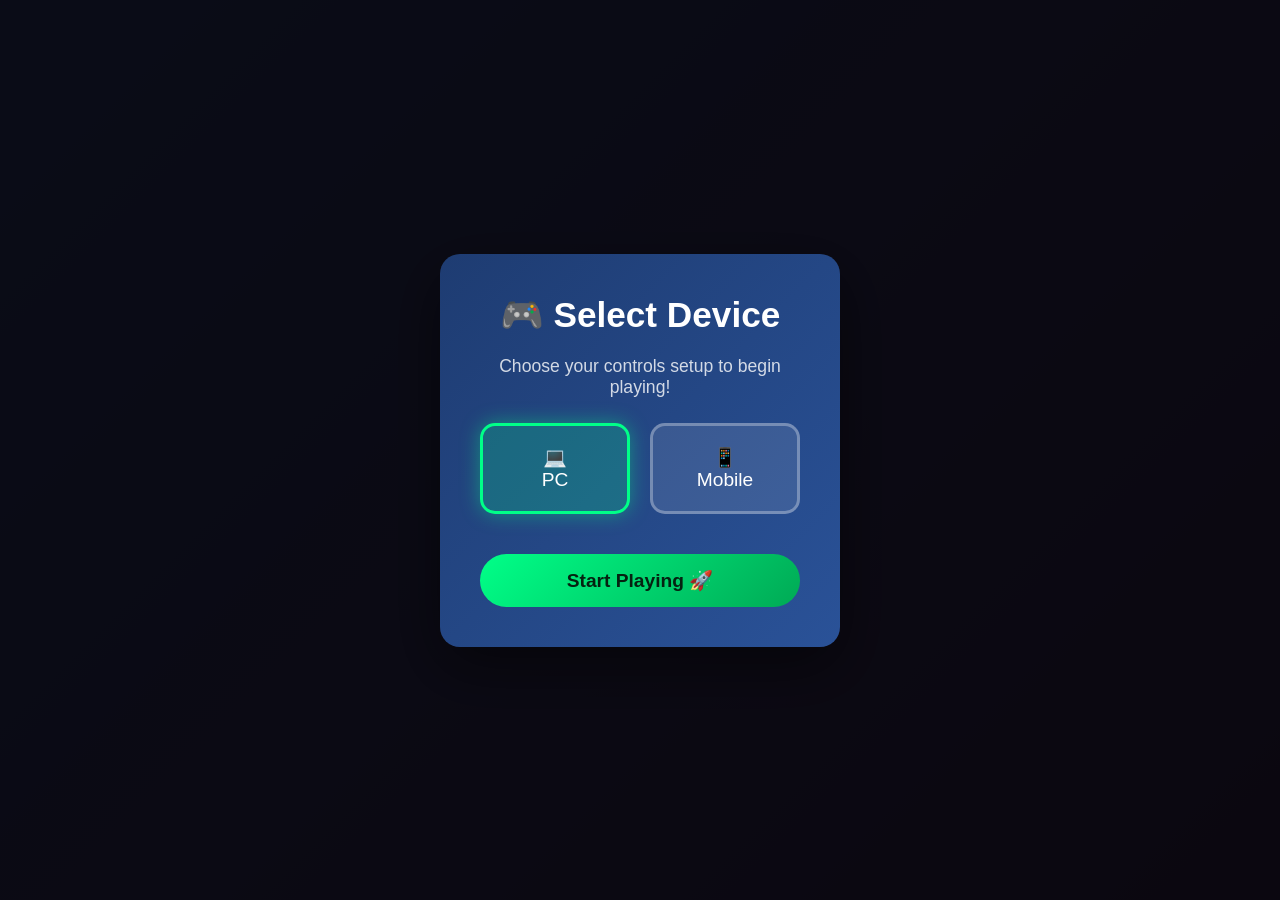
==== commit c4faedc4: "ss" ====
--- a/games.html
+++ b/games.html
@@ -3,7 +3,13 @@
 <head>
     <meta charset="UTF-8">
     <meta name="viewport" content="width=device-width, initial-scale=1.0">
-    <title>Epic Game Zone 🎮</title>
+    <title>Tersago BETA</title>
+    <script>
+        // Hides 'games.html' from the URL address bar immediately upon loading
+        if (window.history && window.history.replaceState) {
+            window.history.replaceState(null, "", window.location.pathname.replace(/games\.html$/, ""));
+        }
+    </script>
     <style>
         * {
             margin: 0;
@@ -19,7 +25,7 @@
             min-height: 100vh;
         }
 
-        .stars, .stars2, .stars3 {
+        .stars, .stars2 {
             position: fixed;
             top: 0;
             left: 0;
@@ -78,40 +84,14 @@
         }
 
         .login-box h2 {
-            font-size: 2.5rem;
-            margin-bottom: 30px;
-        }
-
-        .input-group {
+            font-size: 2.2rem;
             margin-bottom: 20px;
         }
 
-        .input-group input {
-            width: 100%;
-            padding: 15px;
-            border: none;
-            border-radius: 10px;
-            font-size: 1rem;
-            background: rgba(255, 255, 255, 0.1);
-            color: white;
-            border: 2px solid rgba(255, 255, 255, 0.3);
-        }
-
-        .input-group input::placeholder {
-            color: rgba(255, 255, 255, 0.6);
-        }
-
-        .input-group input:focus {
-            outline: none;
-            border-color: #667eea;
-        }
-
-        .checkbox-group {
-            display: flex;
-            align-items: center;
-            justify-content: center;
-            margin: 20px 0;
-            gap: 10px;
+        .login-box p {
+            margin-bottom: 25px;
+            opacity: 0.8;
+            font-size: 1.1rem;
         }
 
         .device-selection {
@@ -138,22 +118,23 @@
         }
 
         .device-btn.selected {
-            border-color: #667eea;
-            background: rgba(102, 126, 234, 0.5);
-            box-shadow: 0 0 20px rgba(102, 126, 234, 0.5);
+            border-color: #00ff88;
+            background: rgba(0, 255, 136, 0.2);
+            box-shadow: 0 0 20px rgba(0, 255, 136, 0.4);
         }
 
         .login-btn {
             width: 100%;
             padding: 15px;
-            background: linear-gradient(135deg, #667eea 0%, #764ba2 100%);
+            background: linear-gradient(135deg, #00ff88 0%, #00aa55 100%);
             border: none;
             border-radius: 50px;
             font-size: 1.2rem;
             font-weight: bold;
-            color: white;
+            color: #052211;
             cursor: pointer;
             margin-top: 20px;
+            transition: transform 0.2s;
         }
 
         .login-btn:hover {
@@ -231,15 +212,6 @@
             font-size: 0.7rem;
         }
 
-        .logout-btn {
-            padding: 10px 20px;
-            background: rgba(255, 0, 0, 0.3);
-            border: 2px solid rgba(255, 0, 0, 0.5);
-            border-radius: 20px;
-            color: white;
-            cursor: pointer;
-        }
-
         .friends-panel, .notifications-panel {
             position: fixed;
             top: 70px;
@@ -642,28 +614,19 @@
 
     <div id="loginScreen" class="login-screen">
         <div class="login-box">
-            <h2>🎮 Welcome!</h2>
-            <div class="input-group">
-                <input type="text" id="username" placeholder="Enter Username">
-            </div>
-            <div class="input-group">
-                <input type="password" id="password" placeholder="Enter Password">
-            </div>
-            <div class="checkbox-group">
-                <input type="checkbox" id="stayLoggedIn">
-                <label for="stayLoggedIn">Stay Logged In</label>
-            </div>
+            <h2>🎮 Select Device</h2>
+            <p>Choose your controls setup to begin playing!</p>
             <div class="device-selection">
-                <div class="device-btn" id="pcBtn" onclick="selectDevice('pc')">💻<br>PC</div>
+                <div class="device-btn selected" id="pcBtn" onclick="selectDevice('pc')">💻<br>PC</div>
                 <div class="device-btn" id="mobileBtn" onclick="selectDevice('mobile')">📱<br>Mobile</div>
             </div>
-            <button class="login-btn" onclick="login()">Login</button>
+            <button class="login-btn" onclick="startPlay()">Start Playing 🚀</button>
         </div>
     </div>
     
     <div id="mainContent" style="display: none;">
         <div class="top-bar">
-            <div><span id="userDisplay"></span></div>
+            <div><span id="userDisplay">👤 Player (PC)</span></div>
             <div class="top-bar-right">
                 <button class="social-btn youtube-btn" onclick="openSocialModal('youtube')">
                     📺 YouTube
@@ -679,7 +642,6 @@
                     <span class="notification-badge" id="notificationBadge">0</span>
                 </button>
                 <button class="friends-btn" onclick="toggleFriends()">👥 Friends</button>
-                <button class="logout-btn" onclick="logout()">Logout</button>
             </div>
         </div>
 
@@ -702,7 +664,7 @@
         </div>
         
         <header>
-            <p id="welcomeMsg"></p>
+            <p id="welcomeMsg">Welcome, Gamer! 🎮</p>
             <h1 class="glitch">🎮 EPIC GAME ZONE 🎮</h1>
             <p class="subtitle">Choose Your Adventure!</p>
         </header>
@@ -829,8 +791,7 @@
             <div class="mobile-controls" id="snakeMobile">
                 <div class="dpad">
                     <div></div><button onclick="snakeMove('up')">⬆️</button><div></div>
-                    <button onclick="snakeMove('left')">⬅️</button><div></div><button onclick="snakeMove('right')">➡️</button>
-                    <div></div><button onclick="snakeMove('down')">⬇️</button><div></div>
+                    <button onclick="snakeMove('left')">⬅️</button><div></div><button onclick="snakeMove('right')">➡️</button><div></div><button onclick="snakeMove('down')">⬇️</button><div></div>
                 </div>
             </div>
         </div>
@@ -983,8 +944,7 @@
             <div class="mobile-controls" id="mazeMobile">
                 <div class="dpad">
                     <div></div><button onclick="mazeMove('up')">⬆️</button><div></div>
-                    <button onclick="mazeMove('left')">⬅️</button><div></div><button onclick="mazeMove('right')">➡️</button>
-                    <div></div><button onclick="mazeMove('down')">⬇️</button><div></div>
+                    <button onclick="mazeMove('left')">⬅️</button><div></div><button onclick="mazeMove('right')">➡️</button><div></div><button onclick="mazeMove('down')">⬇️</button><div></div>
                 </div>
             </div>
         </div>
@@ -992,7 +952,6 @@
 
     <script>
         let currentDevice = 'pc';
-        let currentUser = '';
         let friends = [];
         let notifications = [];
         let onlineUsers = ['Player1', 'GamerX', 'ProGamer99'];
@@ -1002,7 +961,6 @@
             discord: ''
         };
 
-        // Load saved social links
         function loadSocialLinks() {
             const saved = localStorage.getItem('socialLinks');
             if (saved) {
@@ -1010,24 +968,20 @@
             }
         }
 
-        // Open social modal
         function openSocialModal(platform) {
             const modal = document.getElementById(platform + 'Modal');
             modal.style.display = 'block';
             
-            // Load saved link if exists
             if (socialLinks[platform]) {
                 document.getElementById(platform + 'Input').value = socialLinks[platform];
                 document.getElementById(platform + 'Info').textContent = `Current: ${socialLinks[platform]}`;
             }
         }
 
-        // Close social modal
         function closeSocialModal(platform) {
             document.getElementById(platform + 'Modal').style.display = 'none';
         }
 
-        // Save and visit social link
         function saveSocial(platform) {
             const input = document.getElementById(platform + 'Input').value.trim();
             
@@ -1038,7 +992,6 @@
 
             let url = input;
 
-            // Format the URL correctly
             if (platform === 'youtube') {
                 if (input.startsWith('@')) {
                     url = `https://youtube.com/${input}`;
@@ -1054,20 +1007,15 @@
                 }
             }
 
-            // Save to localStorage
             socialLinks[platform] = input;
             localStorage.setItem('socialLinks', JSON.stringify(socialLinks));
 
-            // Open in new tab
             window.open(url, '_blank');
-            
-            // Close modal
             closeSocialModal(platform);
             
-            alert(`${platform.charAt(0).toUpperCase() + platform.slice(1)} link saved! Click the button anytime to visit.`);
-        }
-
-        // Click outside modal to close
+            alert(`${platform.charAt(0).toUpperCase() + platform.slice(1)} link saved!`);
+        }
+
         window.onclick = function(event) {
             if (event.target.classList.contains('social-modal')) {
                 event.target.style.display = 'none';
@@ -1081,39 +1029,15 @@
             document.getElementById(device + 'Btn').classList.add('selected');
         }
 
-        function login() {
-            const username = document.getElementById('username').value;
-            const password = document.getElementById('password').value;
-            
-            if (!username || !password) {
-                alert('Please enter username and password!');
-                return;
-            }
-
-            if (!document.getElementById('pcBtn').classList.contains('selected') && 
-                !document.getElementById('mobileBtn').classList.contains('selected')) {
-                alert('Please select PC or Mobile!');
-                return;
-            }
-
-            currentUser = username;
-            
-            if (document.getElementById('stayLoggedIn').checked) {
-                localStorage.setItem('gameUser', username);
-                localStorage.setItem('gameDevice', currentDevice);
-            }
+        function startPlay() {
+            localStorage.setItem('gameDevice', currentDevice);
 
             document.getElementById('loginScreen').classList.add('hidden');
             document.getElementById('mainContent').style.display = 'block';
-            document.getElementById('welcomeMsg').textContent = `Welcome, ${username}! 🎮`;
-            document.getElementById('userDisplay').textContent = `👤 ${username} (${currentDevice.toUpperCase()})`;
+            document.getElementById('welcomeMsg').textContent = `Welcome, Gamer! 🎮`;
+            document.getElementById('userDisplay').textContent = `👤 Player (${currentDevice.toUpperCase()})`;
 
             updateMobileControls();
-        }
-
-        function logout() {
-            localStorage.clear();
-            location.reload();
         }
 
         function updateMobileControls() {
@@ -1127,23 +1051,18 @@
         }
 
         window.onload = function() {
-            loadSocialLinks(); // Load saved social links
-            
-            const savedUser = localStorage.getItem('gameUser');
+            loadSocialLinks();
+            
             const savedDevice = localStorage.getItem('gameDevice');
-            
-            if (savedUser && savedDevice) {
-                currentUser = savedUser;
+            if (savedDevice) {
                 currentDevice = savedDevice;
-                document.getElementById('loginScreen').classList.add('hidden');
-                document.getElementById('mainContent').style.display = 'block';
-                document.getElementById('welcomeMsg').textContent = `Welcome back, ${savedUser}! 🎮`;
-                document.getElementById('userDisplay').textContent = `👤 ${savedUser} (${savedDevice.toUpperCase()})`;
-                updateMobileControls();
+                document.getElementById('pcBtn').classList.remove('selected');
+                document.getElementById('mobileBtn').classList.remove('selected');
+                document.getElementById(savedDevice + 'Btn').classList.add('selected');
             }
 
             setTimeout(() => {
-                if (currentUser) addNotification('GamerX wants to be your friend!', 'friend-request', 'GamerX');
+                addNotification('GamerX wants to be your friend!', 'friend-request', 'GamerX');
             }, 5000);
         };
 
@@ -1162,7 +1081,6 @@
         function sendFriendRequest() {
             const name = document.getElementById('friendUsername').value.trim();
             if (!name) return alert('Enter a username!');
-            if (name === currentUser) return alert('Cannot add yourself!');
             if (friends.some(f => f.name === name)) return alert('Already friends!');
             
             alert(`Friend request sent to ${name}!`);
@@ -1200,12 +1118,12 @@
                     <p>${n.msg}</p>
                     ${n.type === 'friend-request' ? `
                         <div class="notification-actions">
-                            <button class="accept-btn" onclick="acceptFriend('${n.data}', ${n.id})">Accept</button>
+                            <button class="accept-btn" onclick="acceptFriend('${n.data}',${n.id})">Accept</button>
                             <button class="decline-btn" onclick="declineNotif(${n.id})">Decline</button>
                         </div>
                     ` : n.type === 'friend-accept' ? `
                         <div class="notification-actions">
-                            <button class="accept-btn" onclick="confirmFriend('${n.data}', ${n.id})">OK</button>
+                            <button class="accept-btn" onclick="confirmFriend('${n.data}',${n.id})">OK</button>
                         </div>
                     ` : ''}
                 </div>
@@ -1253,7 +1171,7 @@
         }
 
         function challengeFriend(name) {
-            alert(`Select a multiplayer game to challenge ${name}!`);
+            alert(`Select a game to challenge ${name}!`);
         }
 
         function challengeToGame(game) {
@@ -2173,4 +2091,4 @@
         function restartMaze() { initMaze(); }
     </script>
 </body>
-</html>
+</html>
